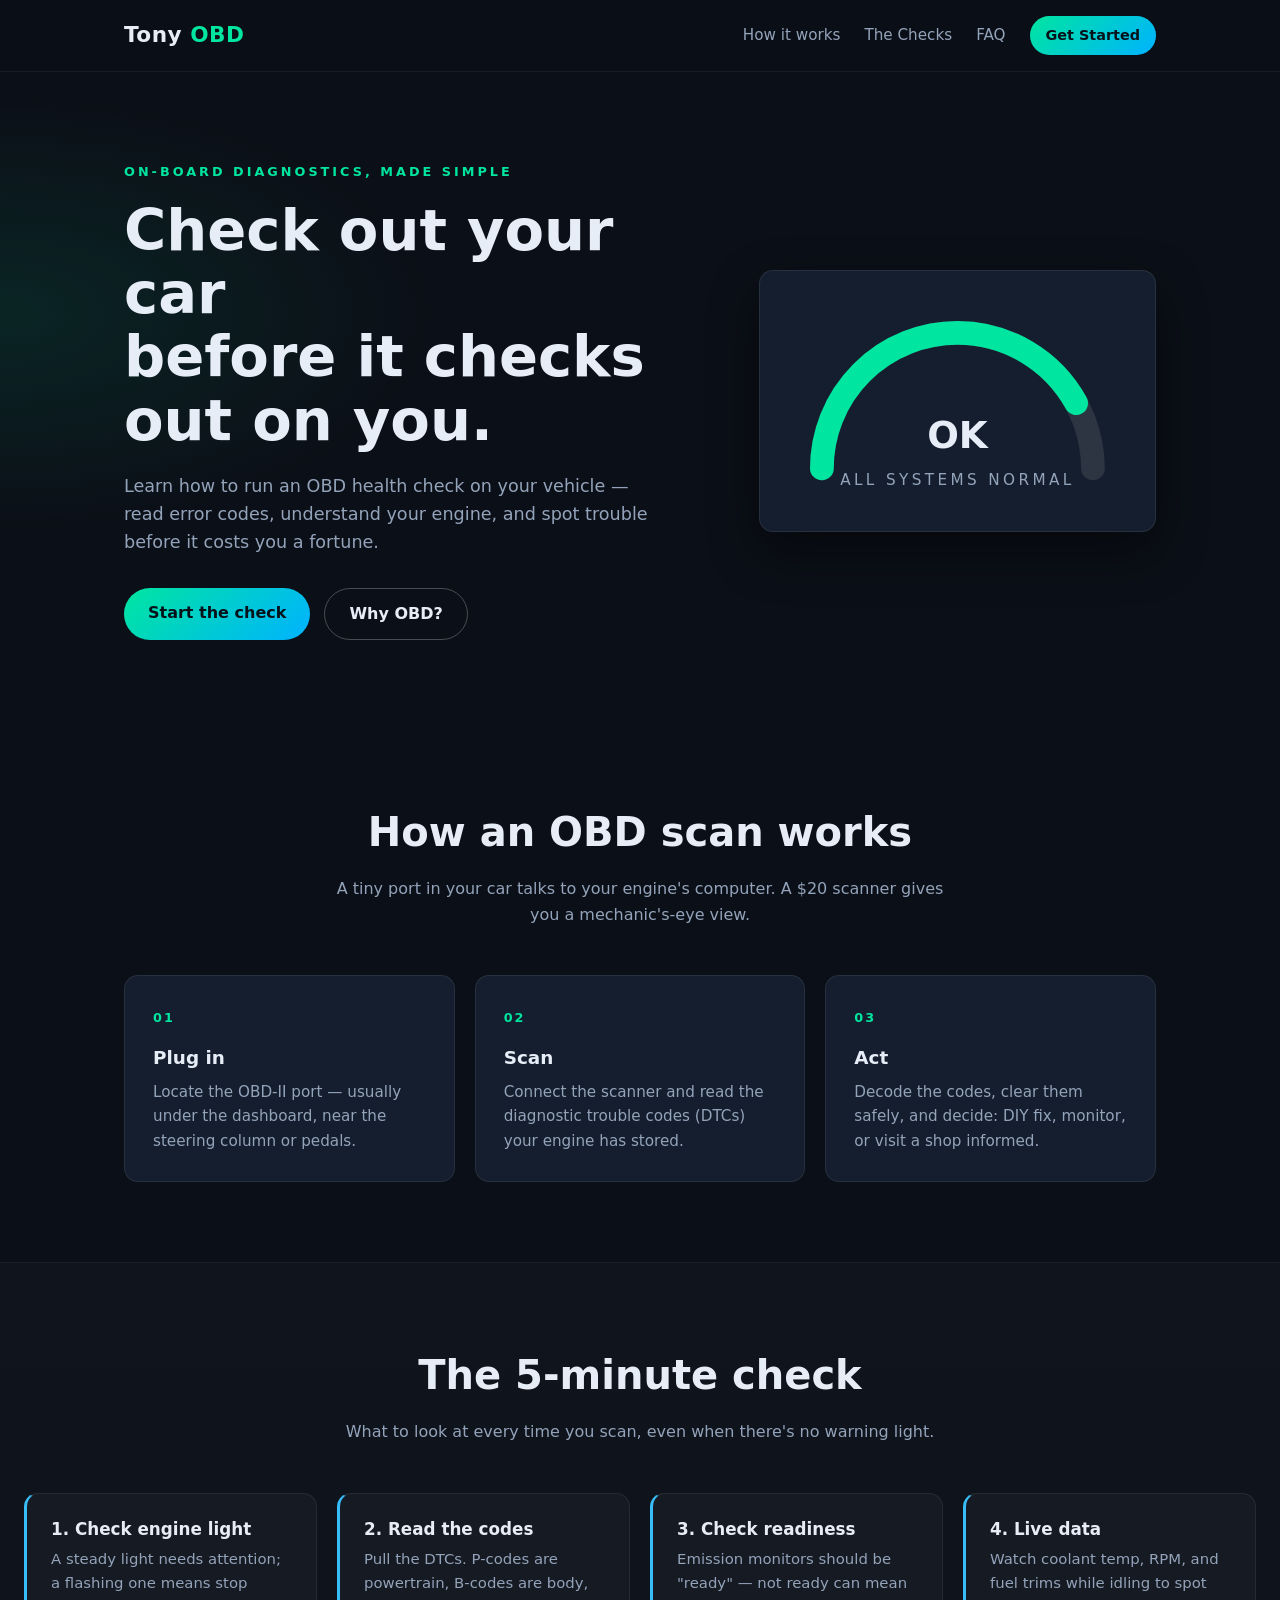
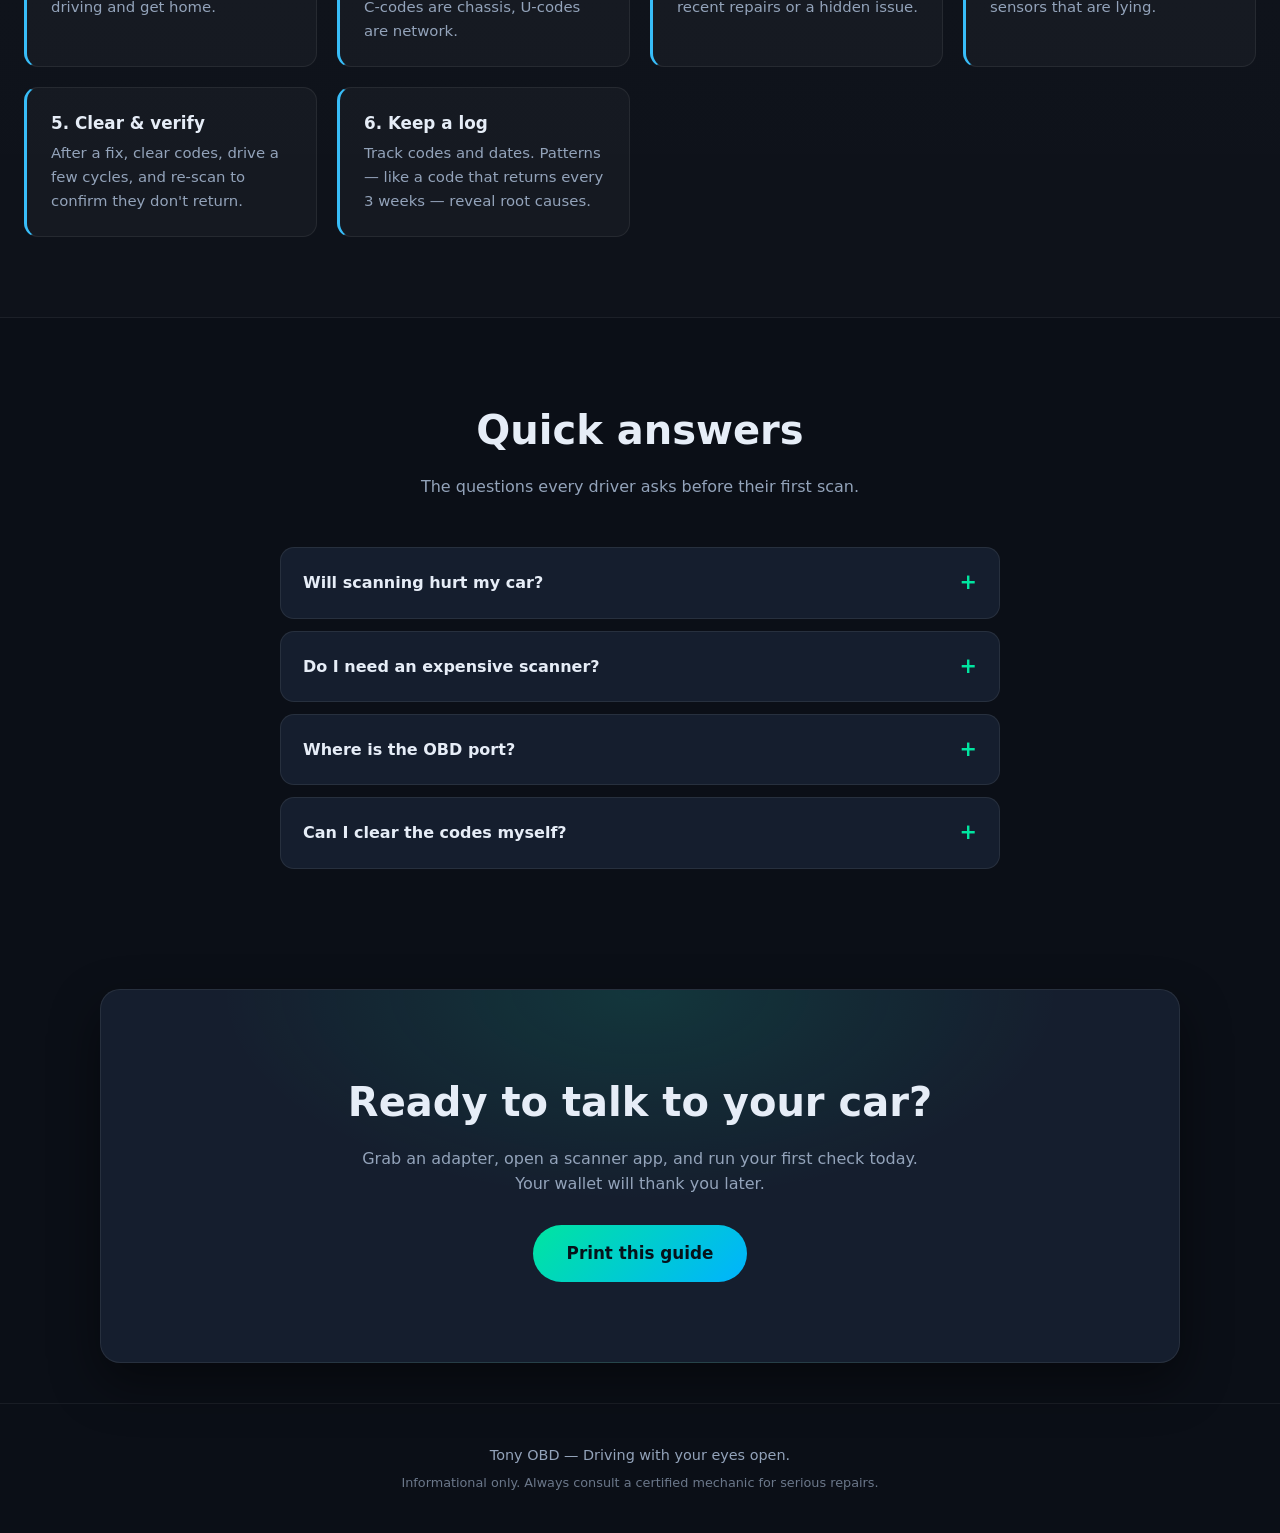
==== index.html @ face3b6e "Initial commit: Tony OBD single-page website" ====
<!DOCTYPE html>
<html lang="en">
<head>
  <meta charset="UTF-8" />
  <meta name="viewport" content="width=device-width, initial-scale=1.0" />
  <title>Tony OBD — Diagnose Your Car Like a Pro</title>
  <link rel="stylesheet" href="style.css" />
</head>
<body>
  <header class="nav">
    <div class="nav-inner">
      <a href="#" class="logo">Tony <span>OBD</span></a>
      <nav>
        <a href="#how-it-works">How it works</a>
        <a href="#checks">The Checks</a>
        <a href="#faq">FAQ</a>
        <a href="#get-started" class="btn btn-sm">Get Started</a>
      </nav>
    </div>
  </header>

  <main>
    <section class="hero">
      <div class="hero-content">
        <p class="eyebrow">On-Board Diagnostics, made simple</p>
        <h1>Check out your car<br />before it checks out on you.</h1>
        <p class="sub">Learn how to run an OBD health check on your vehicle — read error codes, understand your engine, and spot trouble before it costs you a fortune.</p>
        <div class="hero-actions">
          <a href="#checks" class="btn">Start the check</a>
          <a href="#faq" class="btn btn-ghost">Why OBD?</a>
        </div>
      </div>
      <div class="hero-visual">
        <div class="gauge" aria-hidden="true">
          <svg viewBox="0 0 200 120">
            <path class="gauge-track" d="M20 100 A80 80 0 0 1 180 100" fill="none" stroke-width="14" stroke-linecap="round" />
            <path class="gauge-fill" d="M20 100 A80 80 0 0 1 180 100" fill="none" stroke-width="14" stroke-linecap="round" />
            <text class="gauge-value" x="100" y="88" text-anchor="middle">OK</text>
            <text class="gauge-label" x="100" y="110" text-anchor="middle">ALL SYSTEMS NORMAL</text>
          </svg>
        </div>
      </div>
    </section>

    <section id="how-it-works" class="section">
      <h2>How an OBD scan works</h2>
      <p class="section-sub">A tiny port in your car talks to your engine's computer. A $20 scanner gives you a mechanic's-eye view.</p>
      <div class="cards">
        <div class="card">
          <span class="step">01</span>
          <h3>Plug in</h3>
          <p>Locate the OBD-II port — usually under the dashboard, near the steering column or pedals.</p>
        </div>
        <div class="card">
          <span class="step">02</span>
          <h3>Scan</h3>
          <p>Connect the scanner and read the diagnostic trouble codes (DTCs) your engine has stored.</p>
        </div>
        <div class="card">
          <span class="step">03</span>
          <h3>Act</h3>
          <p>Decode the codes, clear them safely, and decide: DIY fix, monitor, or visit a shop informed.</p>
        </div>
      </div>
    </section>

    <section id="checks" class="section section-dark">
      <h2>The 5-minute check</h2>
      <p class="section-sub">What to look at every time you scan, even when there's no warning light.</p>
      <div class="checks-grid">
        <div class="check-item">
          <h3>1. Check engine light</h3>
          <p>A steady light needs attention; a flashing one means stop driving and get home.</p>
        </div>
        <div class="check-item">
          <h3>2. Read the codes</h3>
          <p>Pull the DTCs. P-codes are powertrain, B-codes are body, C-codes are chassis, U-codes are network.</p>
        </div>
        <div class="check-item">
          <h3>3. Check readiness</h3>
          <p>Emission monitors should be "ready" — not ready can mean recent repairs or a hidden issue.</p>
        </div>
        <div class="check-item">
          <h3>4. Live data</h3>
          <p>Watch coolant temp, RPM, and fuel trims while idling to spot sensors that are lying.</p>
        </div>
        <div class="check-item">
          <h3>5. Clear &amp; verify</h3>
          <p>After a fix, clear codes, drive a few cycles, and re-scan to confirm they don't return.</p>
        </div>
        <div class="check-item">
          <h3>6. Keep a log</h3>
          <p>Track codes and dates. Patterns — like a code that returns every 3 weeks — reveal root causes.</p>
        </div>
      </div>
    </section>

    <section id="faq" class="section">
      <h2>Quick answers</h2>
      <p class="section-sub">The questions every driver asks before their first scan.</p>
      <div class="faq-list">
        <details>
          <summary>Will scanning hurt my car?</summary>
          <p>No. Reading codes is completely safe and doesn't change anything on the vehicle.</p>
        </details>
        <details>
          <summary>Do I need an expensive scanner?</summary>
          <p>No. A basic Bluetooth OBD-II adapter plus a free phone app covers 95% of what a DIYer needs.</p>
        </details>
        <details>
          <summary>Where is the OBD port?</summary>
          <p>Usually under the dash, within reach of the driver — near the steering column, fuse box, or pedals.</p>
        </details>
        <details>
          <summary>Can I clear the codes myself?</summary>
          <p>Yes, with a scanner — but only clear them after fixing the cause, or the light will just come back.</p>
        </details>
      </div>
    </section>

    <section id="get-started" class="section cta">
      <h2>Ready to talk to your car?</h2>
      <p>Grab an adapter, open a scanner app, and run your first check today. Your wallet will thank you later.</p>
      <a href="#" class="btn btn-lg" onclick="window.print(); return false;">Print this guide</a>
    </section>
  </main>

  <footer class="footer">
    <p>Tony OBD — Driving with your eyes open.</p>
    <p class="footer-note">Informational only. Always consult a certified mechanic for serious repairs.</p>
  </footer>

  <script src="script.js"></script>
</body>
</html>
---- style.css ----
:root {
  --bg: #0b0f17;
  --bg-soft: #101827;
  --card: #151e2e;
  --text: #e6edf7;
  --muted: #93a3ba;
  --accent: #00e5a0;
  --accent-2: #38bdf8;
  --danger: #fb7185;
  --radius: 14px;
  --shadow: 0 20px 50px rgba(0, 0, 0, 0.45);
}

* {
  margin: 0;
  padding: 0;
  box-sizing: border-box;
}

html {
  scroll-behavior: smooth;
}

body {
  font-family: "Segoe UI", system-ui, -apple-system, Arial, sans-serif;
  background:
    radial-gradient(1000px 500px at 85% -10%, rgba(56, 189, 248, 0.14), transparent 60%),
    radial-gradient(800px 400px at 0% 10%, rgba(0, 229, 160, 0.10), transparent 55%),
    var(--bg);
  color: var(--text);
  line-height: 1.6;
}

a {
  color: inherit;
  text-decoration: none;
}

.nav {
  position: sticky;
  top: 0;
  z-index: 10;
  backdrop-filter: blur(12px);
  background: rgba(11, 15, 23, 0.75);
  border-bottom: 1px solid rgba(255, 255, 255, 0.06);
}

.nav-inner {
  max-width: 1080px;
  margin: 0 auto;
  padding: 16px 24px;
  display: flex;
  align-items: center;
  justify-content: space-between;
}

.logo {
  font-size: 1.35rem;
  font-weight: 800;
  letter-spacing: 0.5px;
}

.logo span {
  color: var(--accent);
}

nav {
  display: flex;
  align-items: center;
  gap: 24px;
  font-size: 0.95rem;
}

nav a:not(.btn) {
  color: var(--muted);
  transition: color 0.2s;
}

nav a:not(.btn):hover {
  color: var(--text);
}

.btn {
  display: inline-block;
  padding: 12px 24px;
  border-radius: 999px;
  background: linear-gradient(135deg, var(--accent), #00b3ff);
  color: #06121a;
  font-weight: 700;
  transition: transform 0.2s, box-shadow 0.2s;
}

.btn:hover {
  transform: translateY(-2px);
  box-shadow: 0 10px 30px rgba(0, 229, 160, 0.35);
}

.btn-sm {
  padding: 8px 16px;
  font-size: 0.9rem;
}

.btn-lg {
  padding: 15px 34px;
  font-size: 1.05rem;
}

.btn-ghost {
  background: transparent;
  border: 1px solid rgba(255, 255, 255, 0.25);
  color: var(--text);
}

.btn-ghost:hover {
  box-shadow: none;
  border-color: var(--accent);
}

.hero {
  max-width: 1080px;
  margin: 0 auto;
  padding: 90px 24px 80px;
  display: grid;
  grid-template-columns: 1.2fr 0.8fr;
  align-items: center;
  gap: 40px;
}

.eyebrow {
  color: var(--accent);
  text-transform: uppercase;
  letter-spacing: 3px;
  font-size: 0.8rem;
  font-weight: 700;
  margin-bottom: 16px;
}

.hero h1 {
  font-size: clamp(2.4rem, 5vw, 3.6rem);
  line-height: 1.1;
  font-weight: 800;
  margin-bottom: 20px;
}

.sub {
  color: var(--muted);
  font-size: 1.1rem;
  max-width: 540px;
  margin-bottom: 32px;
}

.hero-actions {
  display: flex;
  gap: 14px;
  flex-wrap: wrap;
}

.gauge {
  background: var(--card);
  border: 1px solid rgba(255, 255, 255, 0.08);
  border-radius: var(--radius);
  padding: 28px;
  box-shadow: var(--shadow);
}

.gauge svg {
  width: 100%;
  height: auto;
  display: block;
}

.gauge-track {
  stroke: rgba(255, 255, 255, 0.1);
}

.gauge-fill {
  stroke: var(--accent);
  stroke-dasharray: 251;
  stroke-dashoffset: 40;
}

.gauge-value {
  fill: var(--text);
  font-size: 22px;
  font-weight: 800;
}

.gauge-label {
  fill: var(--muted);
  font-size: 9px;
  letter-spacing: 2px;
}

.section {
  max-width: 1080px;
  margin: 0 auto;
  padding: 80px 24px;
}

.section-dark {
  max-width: none;
  background: linear-gradient(180deg, rgba(255, 255, 255, 0.02), rgba(255, 255, 255, 0.01));
  border-block: 1px solid rgba(255, 255, 255, 0.05);
}

.section h2 {
  font-size: clamp(1.8rem, 3.5vw, 2.5rem);
  font-weight: 800;
  text-align: center;
  margin-bottom: 12px;
}

.section-sub {
  text-align: center;
  color: var(--muted);
  max-width: 620px;
  margin: 0 auto 48px;
}

.cards {
  display: grid;
  grid-template-columns: repeat(auto-fit, minmax(240px, 1fr));
  gap: 20px;
}

.card {
  background: var(--card);
  border: 1px solid rgba(255, 255, 255, 0.08);
  border-radius: var(--radius);
  padding: 28px;
  transition: transform 0.25s, border-color 0.25s;
}

.card:hover {
  transform: translateY(-6px);
  border-color: rgba(0, 229, 160, 0.5);
}

.step {
  display: inline-block;
  font-size: 0.8rem;
  font-weight: 800;
  color: var(--accent);
  letter-spacing: 2px;
  margin-bottom: 14px;
}

.card h3 {
  margin-bottom: 8px;
  font-size: 1.15rem;
}

.card p {
  color: var(--muted);
  font-size: 0.95rem;
}

.checks-grid {
  display: grid;
  grid-template-columns: repeat(auto-fit, minmax(280px, 1fr));
  gap: 20px;
}

.check-item {
  background: rgba(255, 255, 255, 0.03);
  border: 1px solid rgba(255, 255, 255, 0.07);
  border-left: 3px solid var(--accent-2);
  border-radius: var(--radius);
  padding: 22px 24px;
  transition: background 0.2s;
}

.check-item:hover {
  background: rgba(255, 255, 255, 0.05);
}

.check-item h3 {
  font-size: 1.05rem;
  margin-bottom: 6px;
}

.check-item p {
  color: var(--muted);
  font-size: 0.93rem;
}

.faq-list {
  max-width: 720px;
  margin: 0 auto;
  display: flex;
  flex-direction: column;
  gap: 12px;
}

.faq-list details {
  background: var(--card);
  border: 1px solid rgba(255, 255, 255, 0.08);
  border-radius: var(--radius);
  padding: 18px 22px;
}

.faq-list summary {
  cursor: pointer;
  font-weight: 700;
  list-style: none;
  display: flex;
  justify-content: space-between;
  align-items: center;
}

.faq-list summary::after {
  content: "+";
  font-size: 1.3rem;
  color: var(--accent);
  transition: transform 0.2s;
}

.faq-list details[open] summary::after {
  transform: rotate(45deg);
}

.faq-list details p {
  color: var(--muted);
  margin-top: 12px;
  font-size: 0.95rem;
}

.cta {
  text-align: center;
  border-radius: 20px;
  background:
    radial-gradient(600px 300px at 50% 0%, rgba(0, 229, 160, 0.12), transparent 70%),
    var(--card);
  border: 1px solid rgba(255, 255, 255, 0.08);
  margin-top: 40px;
  margin-bottom: 40px;
  box-shadow: var(--shadow);
}

.cta h2 {
  margin-bottom: 12px;
}

.cta p {
  color: var(--muted);
  max-width: 560px;
  margin: 0 auto 28px;
}

.footer {
  text-align: center;
  padding: 40px 24px;
  border-top: 1px solid rgba(255, 255, 255, 0.06);
  color: var(--muted);
  font-size: 0.9rem;
}

.footer-note {
  font-size: 0.8rem;
  margin-top: 6px;
  opacity: 0.7;
}

@media (max-width: 820px) {
  .hero {
    grid-template-columns: 1fr;
    padding-top: 60px;
  }

  nav a:not(.btn) {
    display: none;
  }
}
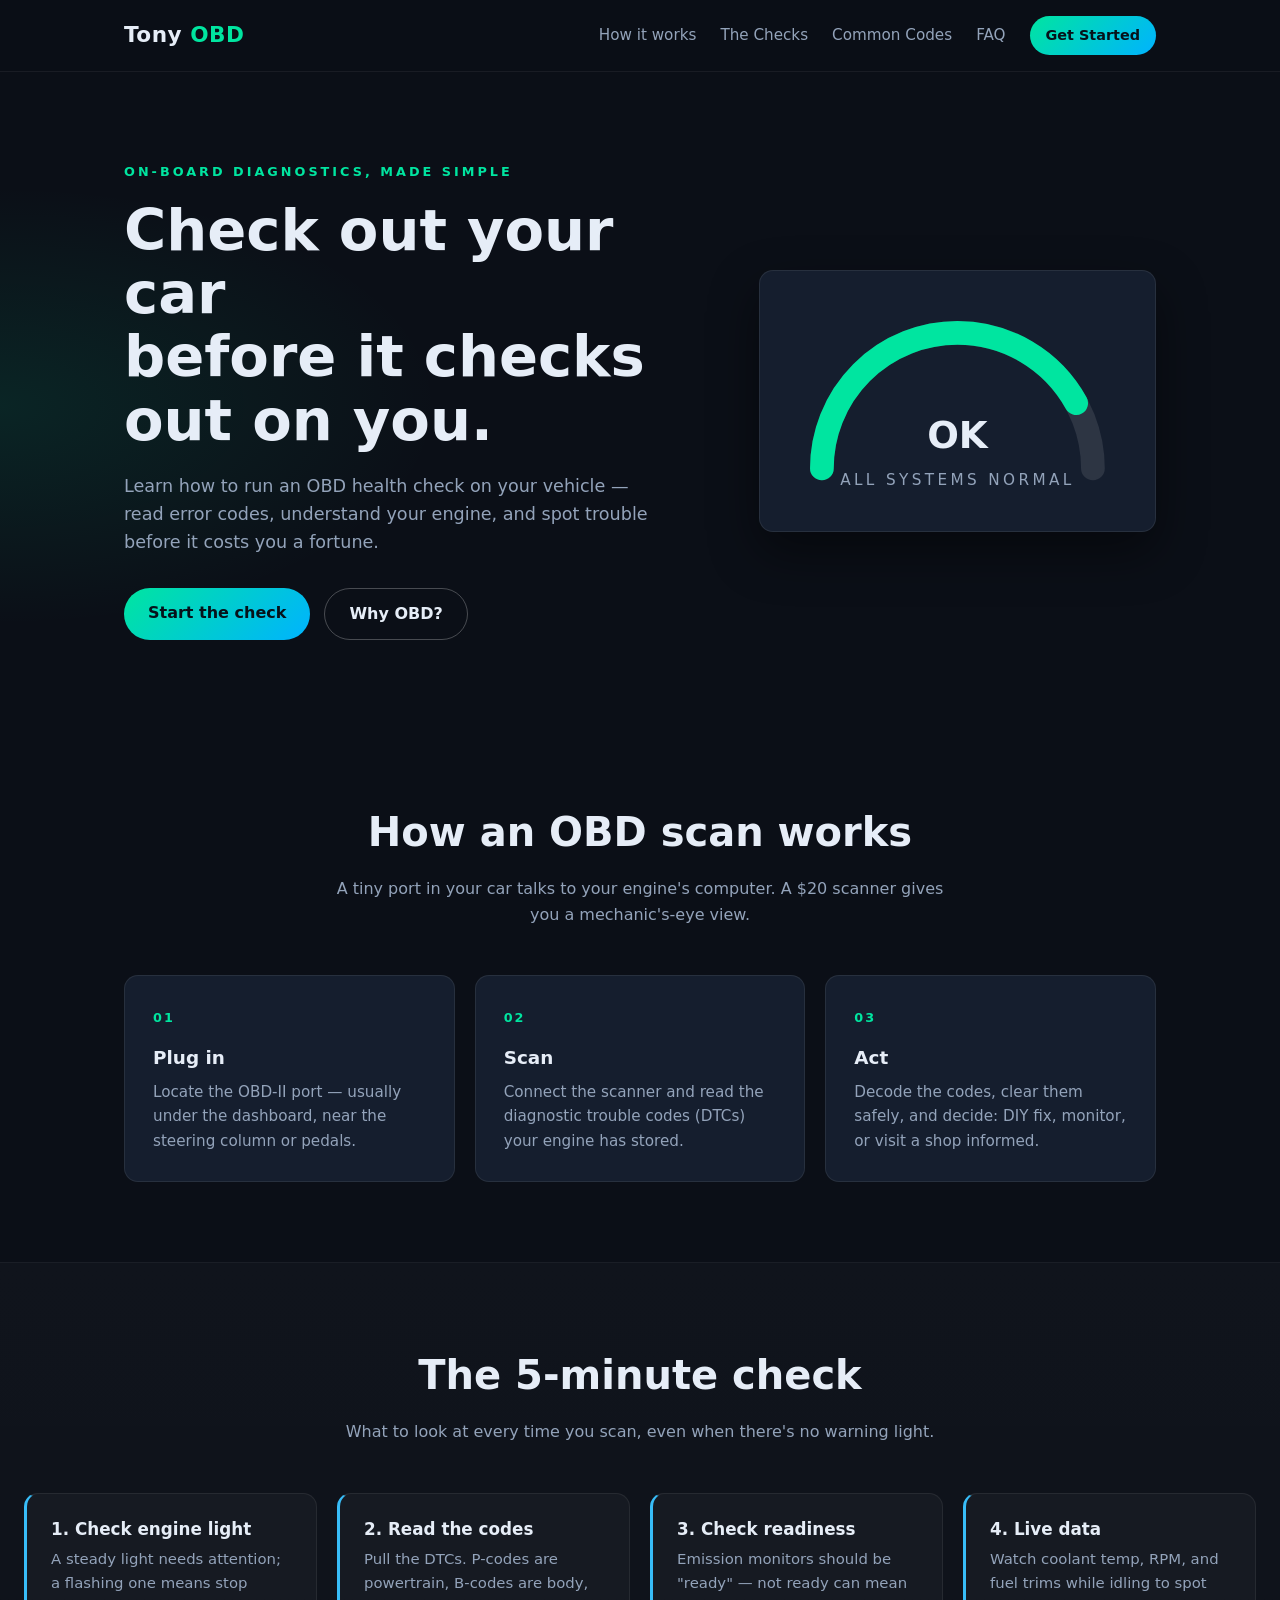
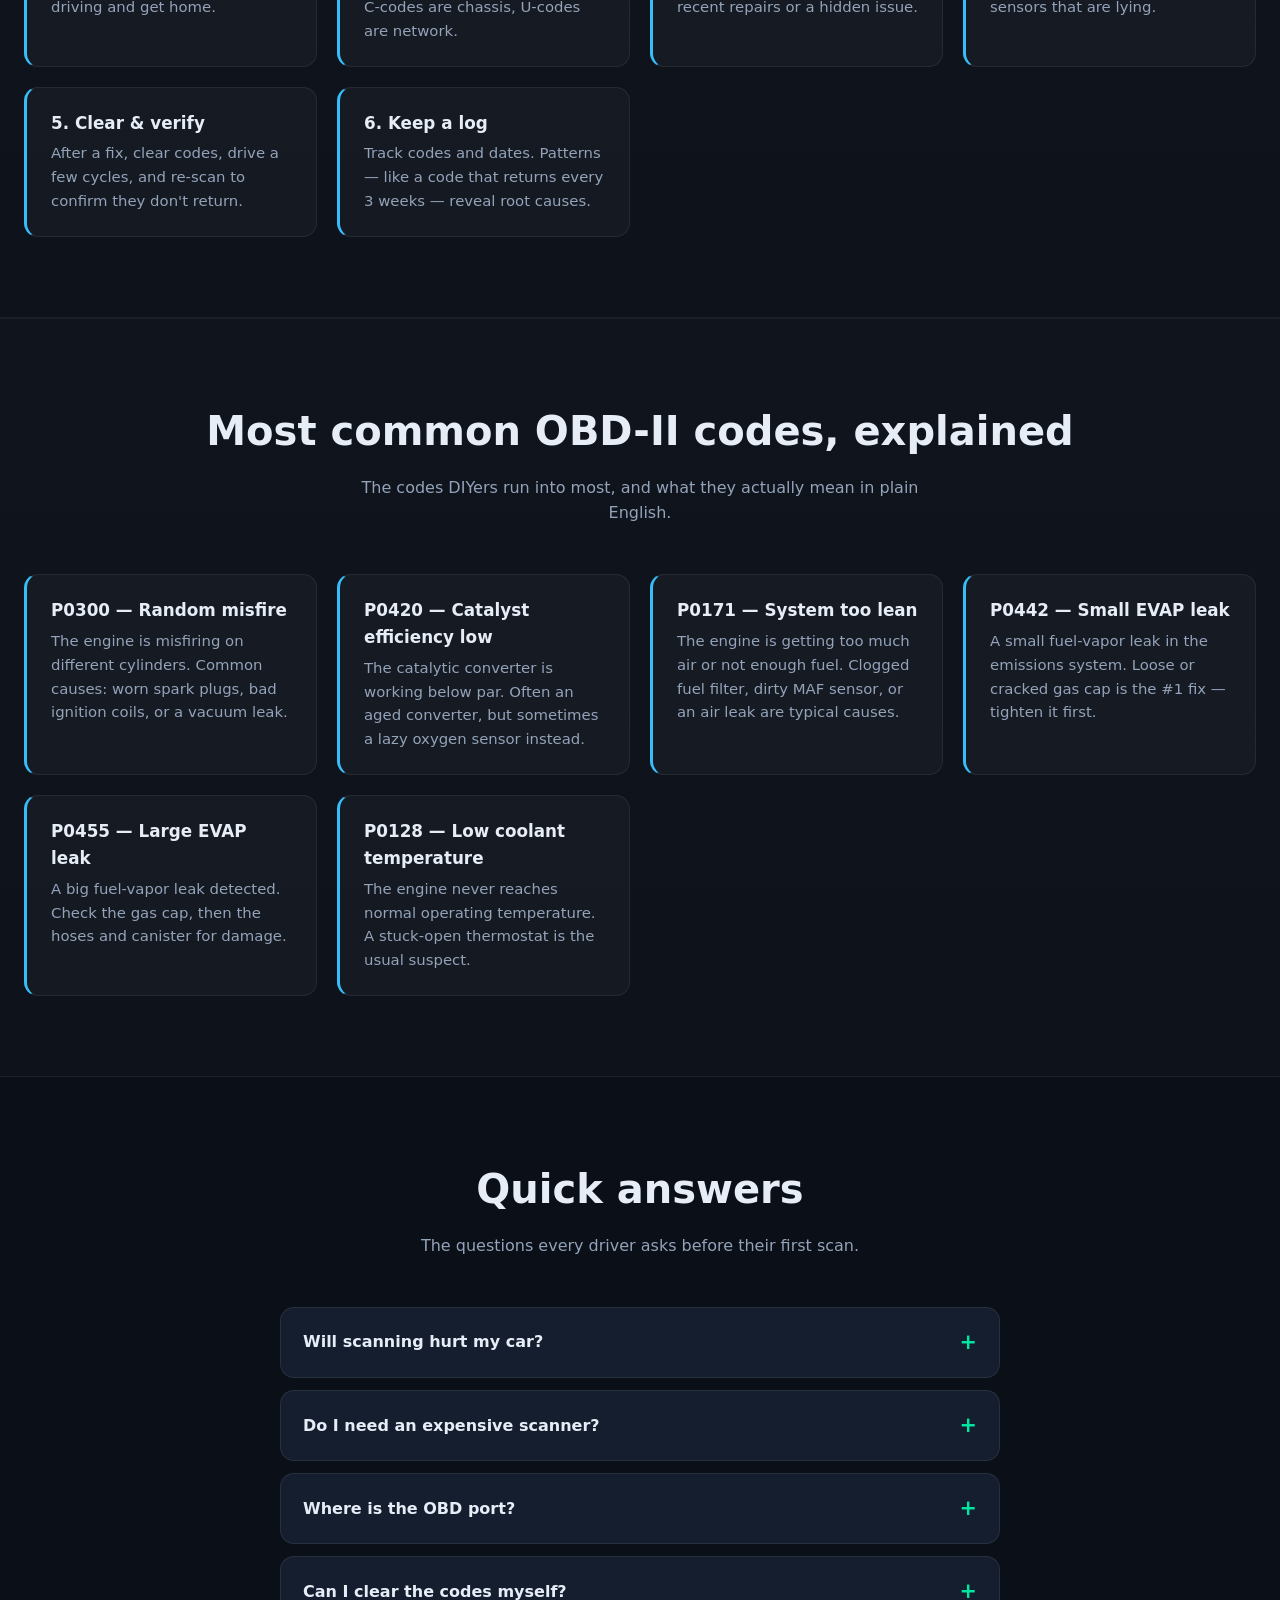
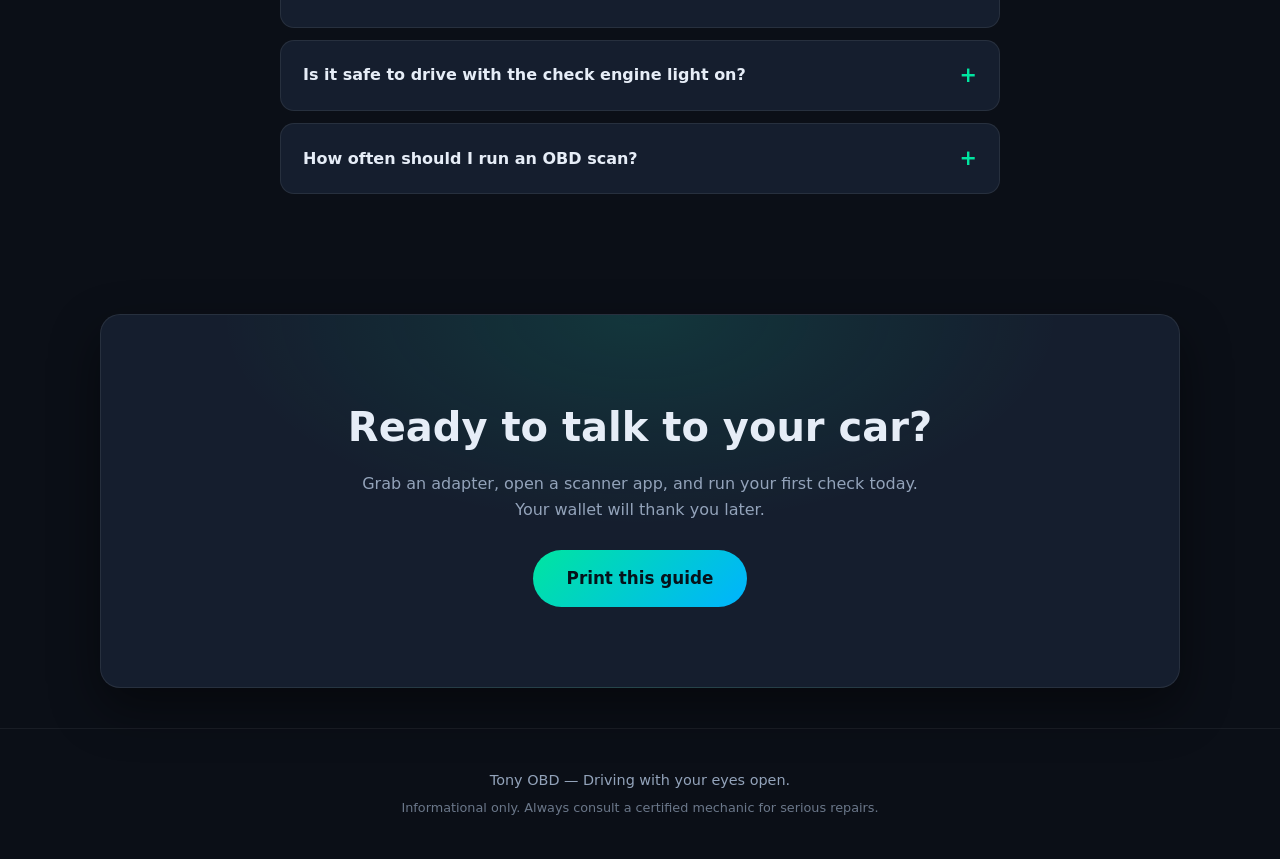
==== commit 9f763a3a: "Add SEO preview page, robots.txt, sitemap and site updates" ====
--- a/index.html
+++ b/index.html
@@ -3,8 +3,85 @@
 <head>
   <meta charset="UTF-8" />
   <meta name="viewport" content="width=device-width, initial-scale=1.0" />
-  <title>Tony OBD — Diagnose Your Car Like a Pro</title>
+  <title>Tony OBD — How to Run an OBD-II Car Diagnostic Check</title>
+  <meta name="description" content="Learn how to run an OBD-II health check on your car: where the port is, how to read error codes and check readiness, and spot trouble before it costs you." />
+  <meta name="keywords" content="OBD-II, OBD scan, car diagnostic, check engine light, diagnostic trouble codes, DTC, car health check" />
+  <meta name="robots" content="index, follow" />
+  <link rel="canonical" href="https://obdstore.co.uk/" />
+  <meta property="og:url" content="https://obdstore.co.uk/" />
+  <meta property="og:type" content="website" />
+  <meta property="og:title" content="Tony OBD — How to Run an OBD-II Car Diagnostic Check" />
+  <meta property="og:description" content="Run a full OBD-II health check on your car: read error codes, check readiness, and spot trouble before it costs you a fortune." />
+  <meta property="og:site_name" content="Tony OBD" />
+  <meta name="twitter:card" content="summary" />
+  <meta name="twitter:url" content="https://obdstore.co.uk/" />
   <link rel="stylesheet" href="style.css" />
+  <script type="application/ld+json">
+  {
+    "@context": "https://schema.org",
+    "@graph": [
+      {
+        "@type": "WebSite",
+        "name": "Tony OBD",
+        "description": "A plain-language guide to running OBD-II diagnostic checks on your car.",
+        "inLanguage": "en"
+      },
+      {
+        "@type": "FAQPage",
+        "mainEntity": [
+          {
+            "@type": "Question",
+            "name": "Will scanning hurt my car?",
+            "acceptedAnswer": {
+              "@type": "Answer",
+              "text": "No. Reading codes is completely safe and doesn't change anything on the vehicle."
+            }
+          },
+          {
+            "@type": "Question",
+            "name": "Do I need an expensive scanner?",
+            "acceptedAnswer": {
+              "@type": "Answer",
+              "text": "No. A basic Bluetooth OBD-II adapter plus a free phone app covers 95% of what a DIYer needs."
+            }
+          },
+          {
+            "@type": "Question",
+            "name": "Where is the OBD port?",
+            "acceptedAnswer": {
+              "@type": "Answer",
+              "text": "Usually under the dash, within reach of the driver — near the steering column, fuse box, or pedals."
+            }
+          },
+          {
+            "@type": "Question",
+            "name": "Can I clear the codes myself?",
+            "acceptedAnswer": {
+              "@type": "Answer",
+              "text": "Yes, with a scanner — but only clear them after fixing the cause, or the light will just come back."
+            }
+          },
+          {
+            "@type": "Question",
+            "name": "Is it safe to drive with the check engine light on?",
+            "acceptedAnswer": {
+              "@type": "Answer",
+              "text": "If the light is steady and the car runs fine, you can usually drive to get it checked — but if it's flashing, stop as soon as it's safe and get it towed or fixed."
+            }
+          },
+          {
+            "@type": "Question",
+            "name": "How often should I run an OBD scan?",
+            "acceptedAnswer": {
+              "@type": "Answer",
+              "text": "Once a month is a good habit, plus a scan before long trips or buying a used car. Catching codes early is far cheaper than repair shop surprises."
+            }
+          }
+        ]
+      }
+    ]
+  }
+  </script>
 </head>
 <body>
   <header class="nav">
@@ -13,6 +90,7 @@
       <nav>
         <a href="#how-it-works">How it works</a>
         <a href="#checks">The Checks</a>
+        <a href="#codes">Common Codes</a>
         <a href="#faq">FAQ</a>
         <a href="#get-started" class="btn btn-sm">Get Started</a>
       </nav>
@@ -95,6 +173,37 @@
       </div>
     </section>
 
+    <section id="codes" class="section section-dark">
+      <h2>Most common OBD-II codes, explained</h2>
+      <p class="section-sub">The codes DIYers run into most, and what they actually mean in plain English.</p>
+      <div class="checks-grid">
+        <div class="check-item">
+          <h3>P0300 — Random misfire</h3>
+          <p>The engine is misfiring on different cylinders. Common causes: worn spark plugs, bad ignition coils, or a vacuum leak.</p>
+        </div>
+        <div class="check-item">
+          <h3>P0420 — Catalyst efficiency low</h3>
+          <p>The catalytic converter is working below par. Often an aged converter, but sometimes a lazy oxygen sensor instead.</p>
+        </div>
+        <div class="check-item">
+          <h3>P0171 — System too lean</h3>
+          <p>The engine is getting too much air or not enough fuel. Clogged fuel filter, dirty MAF sensor, or an air leak are typical causes.</p>
+        </div>
+        <div class="check-item">
+          <h3>P0442 — Small EVAP leak</h3>
+          <p>A small fuel-vapor leak in the emissions system. Loose or cracked gas cap is the #1 fix — tighten it first.</p>
+        </div>
+        <div class="check-item">
+          <h3>P0455 — Large EVAP leak</h3>
+          <p>A big fuel-vapor leak detected. Check the gas cap, then the hoses and canister for damage.</p>
+        </div>
+        <div class="check-item">
+          <h3>P0128 — Low coolant temperature</h3>
+          <p>The engine never reaches normal operating temperature. A stuck-open thermostat is the usual suspect.</p>
+        </div>
+      </div>
+    </section>
+
     <section id="faq" class="section">
       <h2>Quick answers</h2>
       <p class="section-sub">The questions every driver asks before their first scan.</p>
@@ -115,6 +224,14 @@
           <summary>Can I clear the codes myself?</summary>
           <p>Yes, with a scanner — but only clear them after fixing the cause, or the light will just come back.</p>
         </details>
+        <details>
+          <summary>Is it safe to drive with the check engine light on?</summary>
+          <p>If the light is steady and the car runs fine, you can usually drive to get it checked — but if it's flashing, stop as soon as it's safe and get it towed or fixed.</p>
+        </details>
+        <details>
+          <summary>How often should I run an OBD scan?</summary>
+          <p>Once a month is a good habit, plus a scan before long trips or buying a used car. Catching codes early is far cheaper than repair shop surprises.</p>
+        </details>
       </div>
     </section>
 
--- a/style.css
+++ b/style.css
@@ -176,7 +176,8 @@
 .gauge-fill {
   stroke: var(--accent);
   stroke-dasharray: 251;
-  stroke-dashoffset: 40;
+  stroke-dashoffset: 251;
+  transition: stroke-dashoffset 2s ease;
 }
 
 .gauge-value {
